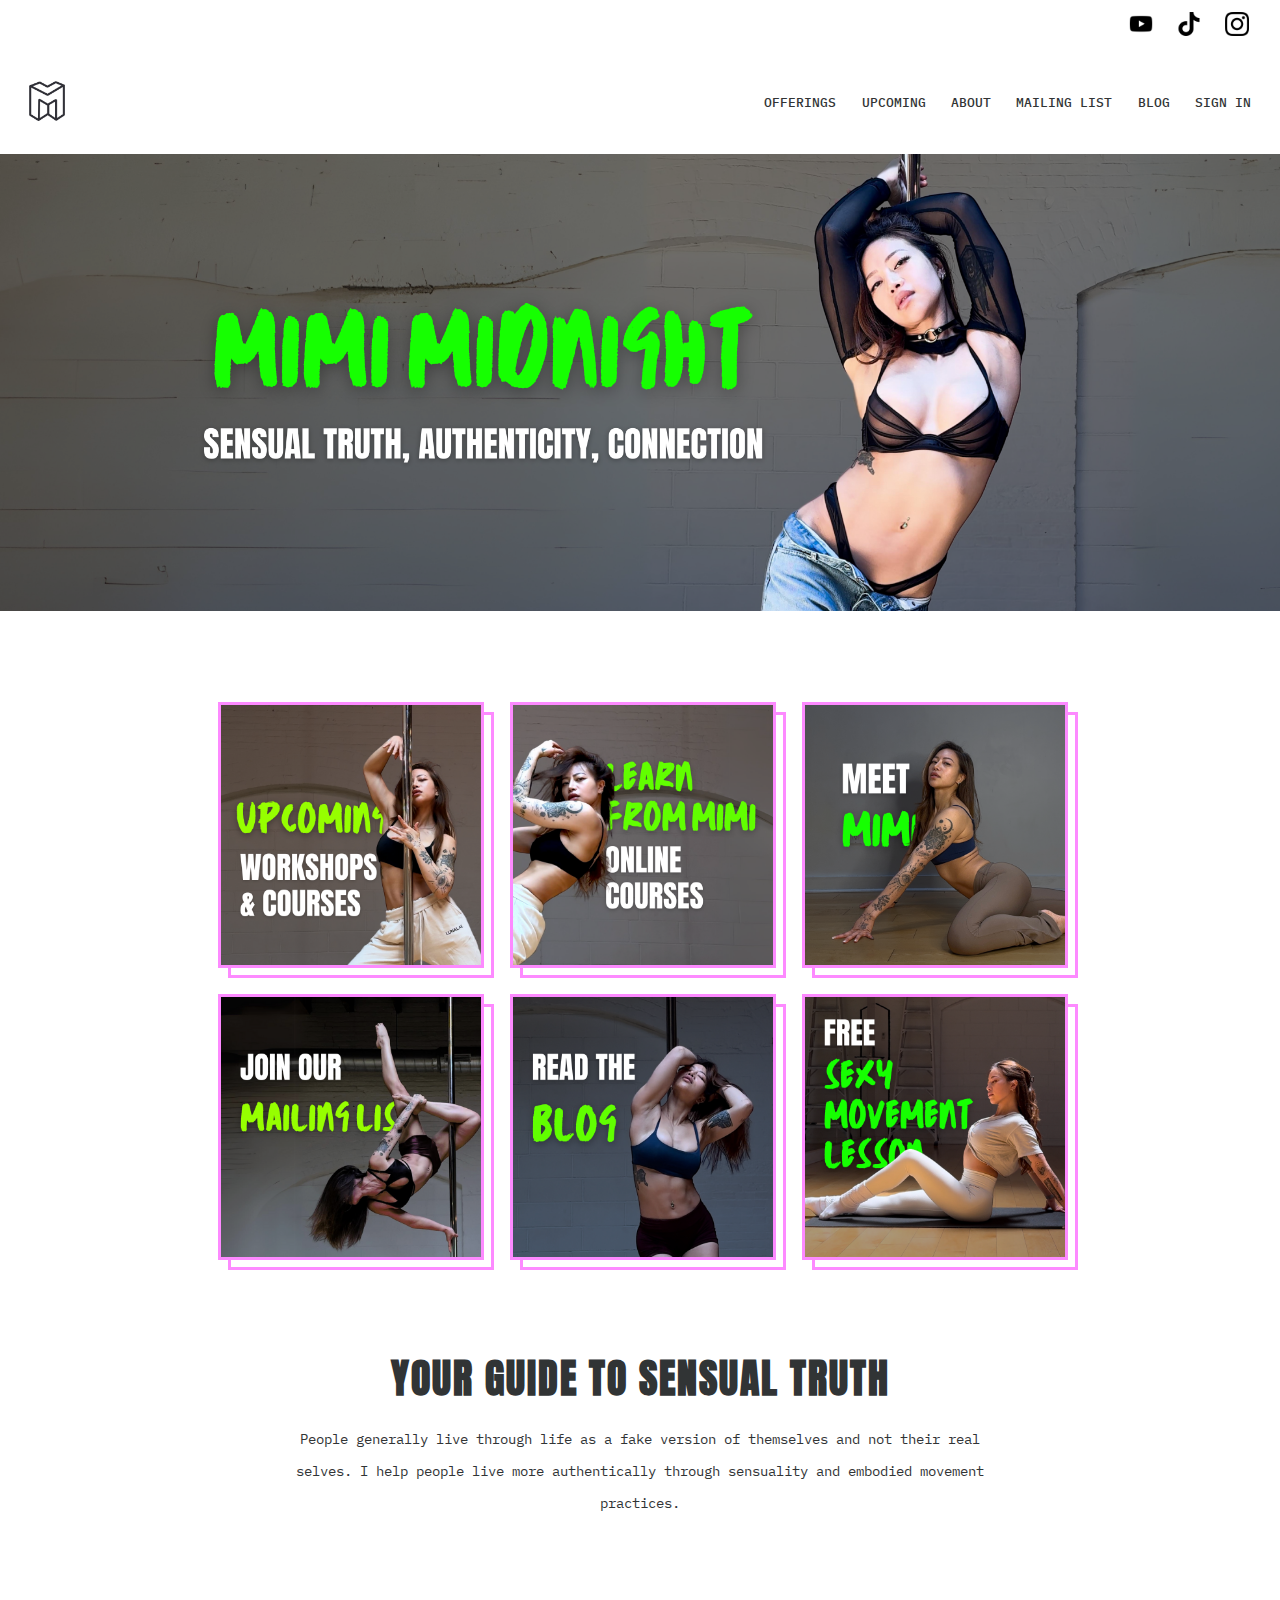
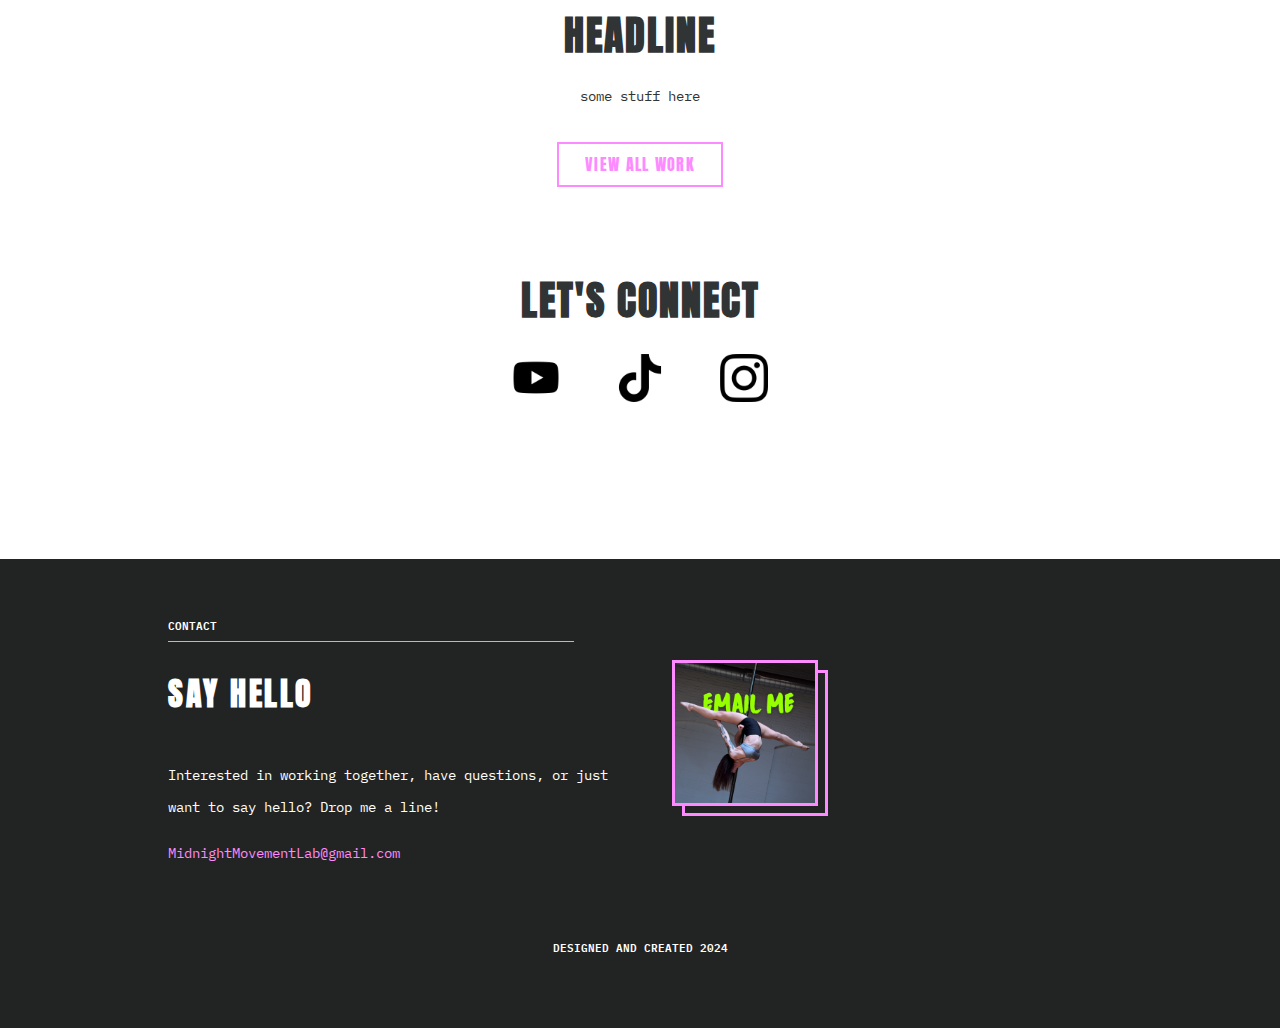
==== index.html @ 9e6d4e39 "first draft" ====
<!DOCTYPE html>
<html>
  <head>
    <meta charset="UTF-8">
    <title>Mimi Midnight pole dance coach</title>
    <meta name="description" content="online sensuality and embodiment coach for pole dancers">
    <meta name="keywords" content="pole dance, pole dancing, how to pole dance, pole dance for beginners, online pole dance classes, online dance teacher, dance coach, sensuality coach, online sensuality classes, embodiment classes, embodiment coach">
     <meta name="viewport" content="width=device-width, initial-scale=1">

    <link rel="icon" 
      type="image/png" 
      href="images/logo.png">
    <link rel="stylesheet" href="styles/normalize.css">
    <link rel="stylesheet" href="styles/animista.css">    
    <link rel="stylesheet" href="styles/styles.css">
  </head>

  <body>
    <header>
    	<div class= "socialnav">
    		<div class = "icon">
    		<a href="https://www.youtube.com/@MimiMidnight" target="_blank">
    		<img src="images/youtube.png" alt="youtube">
    		</a>
    		</div>
    		<div class = "icon">
    		<a href="https://www.tiktok.com/@mimimidnightx" target="_blank">
    		<img src="images/tik-tok.png" alt="tiktok">
    		</a>
    		</div>
    		<div class = "icon">
    		<a href="https://www.instagram.com/mimimidnightx/" target="_blank">
    		<img src="images/instagram.png" alt="instagram">
    		</a>
    		</div>
    	</div>
      <div>
        <nav>
        	<button id="menu-btn"><span></span></button>
         		<a href="index.html">
           		<img src="images/logo.png" alt="Mimi Midnight" id="logo">
         		</a>
         	<ul id="main-menu" class="navigation slide-in-top">
        		<li><a href="https://learn.mimimidnight.com">Offerings</a></li>
        		<li><a href="upcoming.html">Upcoming</a></li>
        		<li><a href="about.html">About</a></li>
        		<li><a href="https://midnightmovementlab.com/" target="_blank">Mailing list</a></li>
        		<li><a href="blog.html">Blog</a></li>
        		<li><a href="https://learn.mimimidnight.com/users/sign_in" target="_blank">Sign in</a></li>
        </nav>
      </div>
    </header>

  	<div>
    		<img src= "images/homepage.png" class="fullpagebanner">
   	</div>
   		 
   		 
    <div class="body-content">
    
    	<div class="grid">
              
                <div class="contact-item" id="upcoming">
                  <a href="upcoming.html" class="contact-item-content">
                  </a>
                </div>
             
                <div class="contact-item" id="courses">
                  <a href="https://learn.mimimidnight.com" class="contact-item-content" target="_blank">
                  </a>
                </div>
              
                <div class="contact-item" id="meet">
                  <a href="about.html" class="contact-item-content">
                  </a>
                </div>
             
                <div class="contact-item" id="newsletter">
                  <a href="https://midnightmovementlab.com" class="contact-item-content" target="_blank">
                  </a>
                </div>
                <div class="contact-item" id="blog">
                  <a href="blog.html" class="contact-item-content" target="_blank">
                  </a>
                </div>
                <div class="contact-item" id="freebie">
                  <a href="https://learn.mimimidnight.com/courses/freesexylesson" target="_blank" class="contact-item-content" target="_blank">
                  </a>
                </div> 
        </div>
		
		<div class="centercontainer">
			<div class="section">
				<h1> Your guide to sensual truth</h1>
				<p>People generally live through life as a fake version of themselves and not their real selves.
				I help people live more authentically through sensuality and embodied movement practices.</p>
			</div>
			<div class="section">
				<h1> Headline</h1>
				<p> some stuff here</p>
				 <a href="work.html" class="btn">View all work
        		<svg>
         		 <rect x="0" y="0" fill="none" width="166" height="45"/>
       			</svg>
       			 </a>
			</div>
			<div class="section">
				<h1> Let's connect</h1>
				<div>
					<a href="https://www.youtube.com/@MimiMidnight"><img src="images/youtube.png" class="bigicon"></a>
					<a href="https://www.tiktok.com/@mimimidnightx"><img src="images/tik-tok.png" class="bigicon"></a>
					<a href="https://www.instagram.com/mimimidnightx/"><img src="images/instagram.png" class="bigicon"></a>
			</div>
		</div>
        


      </div>
    </div>

  <!-- **************************************************************** -->    
  <!--Say Hello -->
  <!-- **************************************************************** -->  
<div id="sayhello">
	<div class="body-content">
		<div class="row">
			<div class="column"> 
            	<div class="section-content" id="sayhello-content">
             	<h5>Contact</h5>
              	<h2>Say Hello</h2>
              	<p>Interested in working together, have questions, or just want to say hello? Drop me a line!</p>
            	<a href="mailto:midnightmovementlab@gmail.com">MidnightMovementLab@gmail.com</a>
            	</div>
			</div>
			<div class="column">
              <div class="contact-wrapper">
				<div class="contact-item" id="email">
                  <a href="mailto:midnightmovementlab@gmail.com" class="contact-item-content" target="_blank">   
                  </a>
                </div>
        	 </div>
			</div>
		</div>
	    <div class="row">
			<h5 class="footer">DESIGNED AND CREATED 2024</h5>
		</div>
	</div>
</div>

  </div>

<script async data-uid="59d08da274" src="https://mimimidnight.ck.page/59d08da274/index.js"></script>
  <script src="scripts/jquery-3.2.1.min.js"></script>
  <script src="scripts/scripts.js"></script>
  </body>
</html>
---- styles/animista.css ----
/* ----------------------------------------------
 * Generated by Animista on 2017-7-22 13:30:3
 * w: http://animista.net, t: @cssanimista
 * ---------------------------------------------- */

/**
 * ----------------------------------------
 * animation slide-out-top
 * ----------------------------------------
 */
@-webkit-keyframes slide-out-top {
  0% {
    -webkit-transform: translateY(0);
            transform: translateY(0);
    opacity: 1;
  }
  100% {
    -webkit-transform: translateY(-1000px);
            transform: translateY(-1000px);
    opacity: 0;
  }
}
@keyframes slide-out-top {
  0% {
    -webkit-transform: translateY(0);
            transform: translateY(0);
    opacity: 1;
  }
  100% {
    -webkit-transform: translateY(-1000px);
            transform: translateY(-1000px);
    opacity: 0;
  }
}

/* ----------------------------------------------
 * Generated by Animista on 2017-7-22 13:39:35
 * w: http://animista.net, t: @cssanimista
 * ---------------------------------------------- */

/**
 * ----------------------------------------
 * animation slide-in-top
 * ----------------------------------------
 */
@-webkit-keyframes slide-in-top {
  0% {
    -webkit-transform: translateY(-1000px);
            transform: translateY(-1000px);
    opacity: 0;
  }
  100% {
    -webkit-transform: translateY(0);
            transform: translateY(0);
    opacity: 1;
  }
}
@keyframes slide-in-top {
  0% {
    -webkit-transform: translateY(-1000px);
            transform: translateY(-1000px);
    opacity: 0;
  }
  100% {
    -webkit-transform: translateY(0);
            transform: translateY(0);
    opacity: 1;
  }
}
---- styles/styles.css ----
*{
    -webkit-box-sizing: border-box;
     -moz-box-sizing: border-box;
          box-sizing: border-box;
          margin: 0px;

  -webkit-transition-property: all;
  -webkit-transition-duration: .9s;
  -moz-transition-timing-function: cubic-bezier(100,50,21,6);
  -moz-transition-property: all;
  -moz-transition-duration: .9s;
  -moz-transition-timing-function: cubic-bezier(100,50,21,6);
}
@font-face {
  font-family: "TC-October";
  src: url("fonts/TC-October-Regular.otf");
}
@font-face {
  font-family: "Anton";
  src: url("fonts/Anton-Regular.ttf");
}
@font-face {
  font-family: "IBMPlexMono";
  src: url("fonts/IBMPlexMono-Medium.ttf");
  font-weight: 400;
}
@font-face {
  font-family: "IBMPlexMono";
  src: url("fonts/IBMPlexMono-Regular.ttf");
  font-weight: 300;
}
@font-face {
  font-family: "IBMPlexMono";
  src: url("fonts/IBMPlexMono-SemiBold.ttf");
  font-weight: 500;
}
@font-face {
  font-family: "IBMPlexSans";
  src: url("fonts/IBMPlexSans-Regular.ttf");
  font-weight: 300;
}
@font-face {
  font-family: "IBMPlexSans";
  src: url("fonts/IBMPlexSans-SemiBold.ttf");
  font-weight: 500;
}

:root {
  --main-color: #FD8AFF;
  --accent-color: #FD8AFF;
  --sayhello-background: #222323;
  --text-color: #313435;
  --background: #ffffff;
  --stripes: #E5E8EA;
  
  --background-tint: #ffffff;
  --text-color-tint: #313435;
  --sayhello-background-tint: #313435;
  --accent-color-tint: #3572CE; 
}
.slide-out-top {
  -webkit-animation: slide-out-top 0.7s cubic-bezier(0.550, 0.085, 0.680, 0.530) both;
          animation: slide-out-top 0.7s cubic-bezier(0.550, 0.085, 0.680, 0.530) both;
}
.slide-in-top {
  -webkit-animation: slide-in-top 0.7s cubic-bezier(0.250, 0.460, 0.450, 0.940) both;
          animation: slide-in-top 0.7s cubic-bezier(0.250, 0.460, 0.450, 0.940) both;
}
body {
  font-family: IBMPlexMono, helvetica neue, sans-serif;
  font-size: .9rem;
  line-height: 2rem;
  color: var(--text-color);
  background-color: var(--background);
  width: 100%;
  position: relative;
  left: 0;
  font-weight: 300;
/*   transition: left 0.2s; */
}
.footer {
	color: var(--background);
	padding-top: 1em;
}
.em {
  height: 1em;
}
a {
  text-decoration: none;
  cursor: pointer;
  color: var(--text-color);
}
a:hover,
a:focus {
  color: var(--main-color);
}

h1 {
font-family: Anton;
  font-size: 2.5rem; 
  text-transform: uppercase;
  line-height: 1.2em;
  color: var(--text-color);
  margin: 0;
  letter-spacing: 0.05em;
  line-height: normal;
  }

h2 {
	font-family: Anton;
	text-transform: uppercase;
  letter-spacing: 0.08em;
  font-size: 2rem;
  line-height: normal;
}
/*blog titles*/
h3 {
	font-family: IBMPlexMono;
	text-transform: uppercase;
	font-size: 1.5rem;
	font-weight: 500;
	line-height: normal;
	margin: 0.5em 0;
	}

/*sayhello*/
h4 {
		font-family: Anton;
	text-transform: uppercase;
  padding-top: 1em;
  margin: 0;
  letter-spacing: 0.08em;
  font-size: 2.5rem;
}
/*eyebrow*/
h5 {
	font-family: IBMPlexMono;
	text-transform: uppercase;
  font-size: .7rem;
  margin-bottom: .1em;
  text-align: left;
}
hr {
  color: var (--accent-color);
  margin: 3em 0 1em 0;
  height: 1px;
}
p {
  padding: 0;
}
.flip {
  -moz-transform: scaleX(-1);
  -o-transform: scaleX(-1);
  -webkit-transform: scaleX(-1);
  transform: scaleX(-1);
  filter: FlipH;
  -ms-filter: "FlipH";
}
ul {
	font-size: 1.2em;
	line-height: 1.4em;
}
ol {
	font-size: 1.2em;
	line-height: 1.4em;
}

/********************************/
/****** top nav styling *********/
/********************************/
nav {
  padding: 1.5em 2em;
}
.socialnav {
	display: flex;
	justify-content: right;
	padding-right: 1.2rem;
}
.icon {
	width: 24px;
	margin: 12px;
}
 .bigicon {
 width: 48px;
 margin:24px;
 }
 
}
nav img {
  float: left;
}
.navigation{
  list-style-type: none;
  display: inline-block;
  float: right;
}
.navigation li {
  display: inline-block;
  margin-top: 0.5em;
}
.navigation li a {
  text-decoration: none;
  margin-left: 1.2em;
  font-size: .8rem;
  text-transform: uppercase;
  font-weight: 400;
}
nav ul {
  display: flex;
  justify-content: flex-end;
  flex-wrap: wrap;
  margin: 0;
}
#logo {
  width: 36px;
}


/********************************/
/****** button styling *********/
/********************************/
.link {
  color: var(--accent-color);
  hover: ;
}
.link:hover,
.link:focus {
  color: var(--main-color);
}

.btn {
  position: relative;
  display: inline-block;
  width: 166px;
  height: 45px;
  font-family: Anton;
  letter-spacing: 0.08em;
  text-transform: uppercase;
  font-size: 16px;
  line-height: 45px;
  text-align: center;
  text-decoration: none;
  color: var(--accent-color);
  cursor: pointer;
  overflow: hidden;
  margin-top: 1em;
  background-color: var(--background);
}
.btn.btndark {
  margin-left: 30px;
  background-color: transparent;
}
.btn svg {
  position: absolute;
  top: 0; left: 0;
}
.btn svg rect {
  fill: none;
  stroke: var(--accent-color);
  stroke-width: 4;
  stroke-dasharray: 422, 0;
  
  @include transition(all 1300ms $ease-out-expo);
}
.btn:hover {
  background-color: transparent;

}
.btn:hover svg rect {
  stroke-width: 7;
  stroke-dasharray: 10, 310;
  stroke-dashoffset: 33;
}

.btn:hover {
  color: var(--accent-color);
  font-size: 18px;
  letter-spacing: 1px;
  font-weight: bold;
}
.btndark:hover {
  background-color: transparent;
}
#menu-btn {
  position: absolute;
  /* Place menu button above menu ul */
  z-index: 2;
  height: 30px;
  width: 35px;
  background: transparent;
  border: none;
  cursor: pointer;
  outline: none;
}
#menu-btn span {
  position: absolute;
  left: 0;
  top: 50%;
  transform: translateY(-50%);
}
#menu-btn span,
#menu-btn span:before,
#menu-btn span:after {
  display: block;
  position: absolute;
  content: '';
  height: 3px;
  border-radius: 3px;
  width: 100%;
  background: var(--text-color);
  transition: all 200ms ease-in-out;
}
#menu-btn span:before {
  top: -10px;
}
#menu-btn span:after {
  bottom: -10px;
}
#menu-btn.active span {
  background-color: transparent;
}
#menu-btn.active span:before {
  transform: translate3d(0,10px,0) rotate(45deg)
}
#menu-btn.active span:after {
  transform: translate3d(0,-10px,0) rotate(-45deg)
}

/********************************/
/****** page containers *********/
/********************************/

.body-content {
	padding: 2rem 7rem 2rem 7rem;
	max-width: 1200px;
	margin-left: auto;
	margin-right: auto;
	}
.centercontainer {
	display:flex;
	padding: 2rem 8rem 2rem 8rem;
	flex-direction: column;
}
.grid {
  clear: both;
  display: flex;
  flex-wrap: wrap;
  justify-content: center;
  padding: 2rem 0rem 2rem 0rem;
}
.section {
	width: 100%;
	text-align: center;
	margin-top: 1em;
	margin-bottom: 4em;
}

.leftsection {
	text-align: left;
	margin-top: 1em;
	margin-bottom: 4em;
	width: 100%;
}


.row {
	display: flex;
	flex-direction: row;
	flex-wrap: wrap;
	width:100%;
	justify-content: center;
	align-items: center;
	padding-bottom: 2rem;
}
.column {
	flex: 1;
	padding: 0rem 1rem 0rem 1rem;
	text-align: left;
	width: 50%;
}

/********************************/
/****** faq *********/
/********************************/
.plus {
  position: relative;
  float: right;
  width: 25px;
  height: 25px;
  background: transparent;
  border: none;
  cursor: pointer;
  outline:none;
}
.plus span {
  position: absolute;
  left: 0;
  top: 50%;
  transform: translateY(-50%);
}
.plus span,
.plus span:before {
  display: block;
  content: '';
  height: 3px;
  width: 100%;
  background: var(--text-color);
  border-radius: 50px;
}
.plus span:before {
  transform: rotate(90deg);
}

.open .plus span:before {
  background-color: transparent;
}
/********************************/
/****** homepage projects *********/
/********************************/

.two-column {
  display: flex;
  flex-wrap: wrap;
  justify-content: space-between;
}
.two-row {
  display: flex;
  flex-direction: column;
}
.two-row img {
  width:55%;
  padding-bottom: 3em;
}
.section-content {
  text-align: left;
}
.section-content p{
  display: inline-block;
}

.subtitle {
  border-bottom: 1px solid var(--main-color);
}

/********************************/
/****** images *********/
/********************************/
img {
  width: 100%;
  height: auto;
}
#profpic {
 width: 90%;
}
.arvideo {
  width: 45%;
}
.homephotos {
  width: 45%;
  margin-top: 40px;
}
.homephotos img{
  margin-bottom: 1em;
}
.inline-images {
  margin-top: 1.2em;
 /** box-shadow: 0px 0px 38px rgba(0,0,0,0.25);**/
/* 
  border-radius: 2px;
  border: solid 1px #D4D8D7;
 */
}
.caption {
  padding: 0 0 1em 0;
  margin: 0;
  font-size: 1rem;
  line-height: 1.15em;
  font-style: italic;
  font-weight: normal;
}
.shadow {
	box-shadow: 0 2px 20px rgba(0,0,0,0.1);
}


/********************************/
/****** referral cards *********/
/********************************/

.background-float {
  width: 35%;
  box-shadow: 0px 2px 30px rgba(0,0,0,0.20);
  padding: 30px;
  background-color: var(--background);
  margin: 0 0 1.5rem 1.5rem;
}

.work-float {
  width: 30%;
  box-shadow: 0px 0px 20px rgba(0,0,0,0.15);
  padding: 1rem;
  background-color: var(--background);
  border-radius: 2px;
}
.homepage-buttons {
  margin-top: 40px;
}
.referral-text {
  font-style: light;
  font-size: 0.9rem;
}
.referral-by {
  text-transform: uppercase;
  font-weight: normal;
  padding-top: 20px;
}
#company {
  padding-top: 0px;
  font-size: .8rem;
  font-weight: bold;
}
.more-work {
  padding: 2em;
  margin: 4em 0;
}
.more-work .two-column {
  padding: 0;
}
.more-work p {
  font-size: 0.8rem;
}
.more-work h2 {
  font-size: 2rem;
  margin: 1em 0;
}
.work-float:hover {
  box-shadow: 0 2px 50px rgba(0,0,0,0.3);
}

/********************************/
/****** Blog *********/
/********************************/

.announcement {
background-image: url("../images/announcement.png");
padding: 2em;
}
.announcement h2 {
margin: 0;
font-size:1.5em; 
}
.announcement p {
margin: 0.5em 0em 0em 0em;
font-size: 0.9em;
}
/********************************/
/****** project page *********/
/********************************/
.articles {
	text-decoration: underline;
	font-weight: 500;
}
.project-page p {
	font-size: 1.2em;
	line-height: 1.4em;
	color: var(--text-color-tint);
}
.project-page h1 {
	color: var(--text-color-tint);
	}
.project-page h2 {
	color: var(--text-color-tint);
}
.project-page {
	background-color: var(--background-tint);
	}
.verticalbar {
  top: 70em;
  display: flex;
  transform: rotate(-90deg);
  transform-origin: 0 50%;
  align-items: center;
  position: absolute;
  text-transform: uppercase;
  font-size: 14px;
  font-weight: bold;
  background-space: nowrap;
  width: 700px;
}
.project-page .btn {
	background-color: var(--background-tint);
	color: var(--accent-color-tint);
}
.project-page .btn svg rect {
	stroke: var(--accent-color-tint);
}
#margin-line {
  background: var(--text-color-tint);
  height: 1px;
  margin: 0 20px;
  width: 38%;
}
.wrapper {
  width: 65%;
  max-width: 600px;
  margin: 0 auto;
}
.wrapper-section {
  padding-top: 30px;
}

.project-page #menu-btn span,
.project-page #menu-btn span:before,
.project-page #menu-btn span:after {
  /*   background: var(--background); */
}
.project-page #menu-btn.active span {
  background-color: transparent;
}
.project-page #sayhello {
	background-color: var(--sayhello-background-tint);
}
.project-page #sayhello-content h2 {
	color: var(--background-tint);
	}
.project-page .hello-subtitle {
	color: var(--accent-color-tint);
}
.project-page .contact-item::after {
	background-color: var(--sayhello-background-tint);
}
.project-page #sayhello p{
	color: var(--background-tint);
}



/********************************/
/****** say hello *********/
/********************************/

#sayhello {
  background-color: var(--sayhello-background);
}
#sayhello a {
color: var(--accent-color);
}
.hello-subtitle {
  color: var(--accent-color);
  font-size: .8rem;
  line-height: 1.5em;
  text-transform: uppercase;
  text-decoration: none;
}
#sayhello-content h5{
  border-bottom: 1px solid var(--accent-color); 
  margin-right: 50px; 
}
h6 {
  color: var(--background);
  font-size: 1.05rem;
  margin: 0;
  text-decoration: none;
}

  /********** big animated buttons *********/
.contact-item {
  display: flex;
  flex-wrap: wrap;
  margin: 1rem;
  color: var(--background);
  position: relative;
  cursor: pointer;
  height:260px;
  width: 260px;
}
.contact-item a {
	color: var(--background);
}
.contact-item-content {
  /* Force content above ::after element */
  z-index: 2;
  padding: 1.6em;

}
.contact-item::after,
.contact-item::before {
  border: 3px solid var(--main-color);
  display: block;
  height: 100%;
  width: 100%;
}
 /* background box is before*/
.contact-item::before {
  /* Set content of box to empty */
  content: " ";
  /* Position box absolute in relation to relative parent */
  position: absolute;
  /* Offset box by 5px */
  left: 10px;
  top: 10px;

  /* Set the background */
  background-image: linear-gradient(0deg, var(--main-color) 0%, var(--main-color) 100%);
  background-position: 100% 100%;
  background-repeat: no-repeat;
  background-size: 0 0;

  /* Set animation/transition when background-size changes */
  transition: background-size 500ms -200ms;
}

.contact-item:focus::before,
.contact-item:hover::before {
  background-size: 100% 100%;
}

.contact-item::after {
  content: " ";
  left: 0;
  position: absolute;
  top: 0;
  transition: background 600ms;
  background-color: var(--sayhello-background);

}

.contact-contents {
  display: flex;
  flex-wrap: wrap;
}
#sayhello-content {
  color: var(--background);
}

#upcoming::after{
	background: url("../images/btn_upcoming.png");
	background-repeat: no-repeat;
	background-position: center;
	background-size: cover;
}


#courses::after {
	background: url("../images/btn_courses.png");
	background-repeat: no-repeat;
	background-position: center;
	background-size: cover;
}

#newsletter::after {
	background: url("../images/btn_newsletter.png");
	background-repeat: no-repeat;
	background-position: center;
	background-size: cover;
}

#blog::after {
	background: url("../images/btn_blog.png");
	background-repeat: no-repeat;
	background-position: center;
	background-size: cover;
}

#meet::after {
	background: url("../images/btn_mimi.png");
	background-repeat: no-repeat;
	background-position: center;
	background-size: cover;
}

#freebie::after {
	background: url("../images/btn_freesexylesson.png");
	background-repeat: no-repeat;
	background-position: center;
	background-size: cover;
}

#email::after {
	background: url("../images/btn_email.png");
	background-repeat: no-repeat;
	background-position: center;
	background-size: cover;
}
#email {
	height: 140px;
	width: 140px;
	border-radius: 2px;
}

/********************************/
/****** Work page *********/
/********************************/
.workphotos {
  width: 100%;
  padding-top: 2em;
}
.work-section {
  width:45%;
  text-align: left;
}
.work-section p {
	font-size: 0.9em;
	line-height: 1.5em;}
.work-page .two-column {
  width: 100%;
}
/********************************/
/****** responsive *********/
/********************************/

@media screen and (max-width: 960px) {
  .body-content {
  padding: 2rem 4rem 2rem 4rem;
  }

	.navigation{
	display: flex;
	}
  .section-content {
    width: 100%;
  }
  .wrapper {
    width: 80%;
    padding: 2em 0 0 5em;
  }
  .work-page .two-column {
    padding: 0;
  }
  #sayhello .two-column {
    padding: 0;
  }
  #sayhello .body-content {
  padding-top:4rem;
  }
  .homephotos {
    width: 100%;
  }
  .background-float {
    width: 60%;
    margin-top: 100px;
  }
  .thirdfloat {
    display: none;
  }
  .head-img {
    width: 75%;
  }
  .project-desc img {
    width: 100%;
    position: static;
  }
  .project-desc p {
    width: 100%;
    margin-bottom: 2em;
  }
  .work-float {
    width: 40%;
    margin: 1em;
  }
  .more-work {
    padding: 1em;
  }
  .background-float {
    margin: 2em;
  }
  .work-section {
    width: 100%;
    padding: 0.5em 0;
  }
  .about-page .homephotos {
    width: 60%;
  }
  .background-page #sayhello {
    padding: 3em 7em;
  }
  .background-page #sayhello-content {
    width: 100%;
  }
  .background-page .contact-contents {
    margin: 0;
  }
  .about-page .contact-contents {
    width: 80%;
  }
    .verticalbar {
    display: none;
  }r
}
@media screen and (max-width: 900px) {
	.wrapper {
    padding: 0;
    width: 100%;
  }
  
}
@media screen and (max-width: 660px) {
	.column {
	width:100%;
	flex:none;
	}
	#profpic {
	width: 70%;
	}
	.navigation li a {
		font-size: 1em;
	}
	nav {
		padding:1em;
		margin-bottom: 1em;
	}
	.project-page p {
		font-size: 1.1rem;
	}
	ul {
	font-size: 1.1rem;
	}
	ol {
	font-size: 1.1rem;
	}
	.body-content {
		display:flex;
		justify-content: center;
		padding: 1em;
		flex-wrap: wrap;
	}
	h2 {
	font-size: 1.5em;
	}
  .work-float {
    width: 90%;
    margin: 1em;
  }
  .section-content {
    width: 100%;
  }
  .arvideo {
    width: 65%;
  }
  h1 {
  	font-size: 3rem;
    margin: 0;
  }
  #site-description {
    font-size: 1.4rem;
  }
  #logo {
    /*margin: 10px;*/
    /* Push logo above menu ul */
    position: relative;
    z-index: 2;
  }
  .background-float {
    width: 80%;
  }
  nav {
    height: 60px;
    width: 100%;
  }
  #main-menu {
    display: none;
    position: fixed;
    z-index: 1;
    height: 100vh;
    align-content: center;
    background: var(--background);
    margin: 0;
    padding-top: 100px;
  }
  #main-menu li {
    width: 100%;
    padding: 8px;
    text-align: center;
    padding-right: 5.5em;
    margin-top: 0;
    
  }
  .project-page #main-menu {
    background: var(--background-tint);
  }
  #logo {
    float: right;
  }

}


@media screen and (max-width: 490px) {
	iframe {
	width: 360px;
	height: 200px;
	}
	p {
	font-size: 0.9em;
	line-height: 1.8em;
	}
	.fullpagebanner {
	object-fit: cover;
	height: 190px;
	}
	.column {
	width: 100%
	}
	.body-content {
	padding: 1em;
	}
	h1 {
		font-size: 2em;
	}
	#site-description {
		font-size: 1.2em;
		padding:0;
	}
  .section-content {
    width: 100%;
  }
  .contact-item {
  height: 120px;
  width: 120px;
  }
  .centercontainer {
  padding: 1rem;
  } 
  .contact-item {
  margin: 1em;
  }
  .background-float {
    width: 100%;
    margin: 0;
  }
  .work-section h3{
  font-size: 1rem;
  }
  .homephotos {
    width: 100%;
  }
  .background-page .work-section {
    padding: 2em;
  }
  .background-page #sayhello {
    padding: 2em;
  }
  .plus {
    height: 7px;
    width: 7px;
  }
}
@media screen and (min-width: 660px) {
  #menu-btn {
    display: none;
  }
}
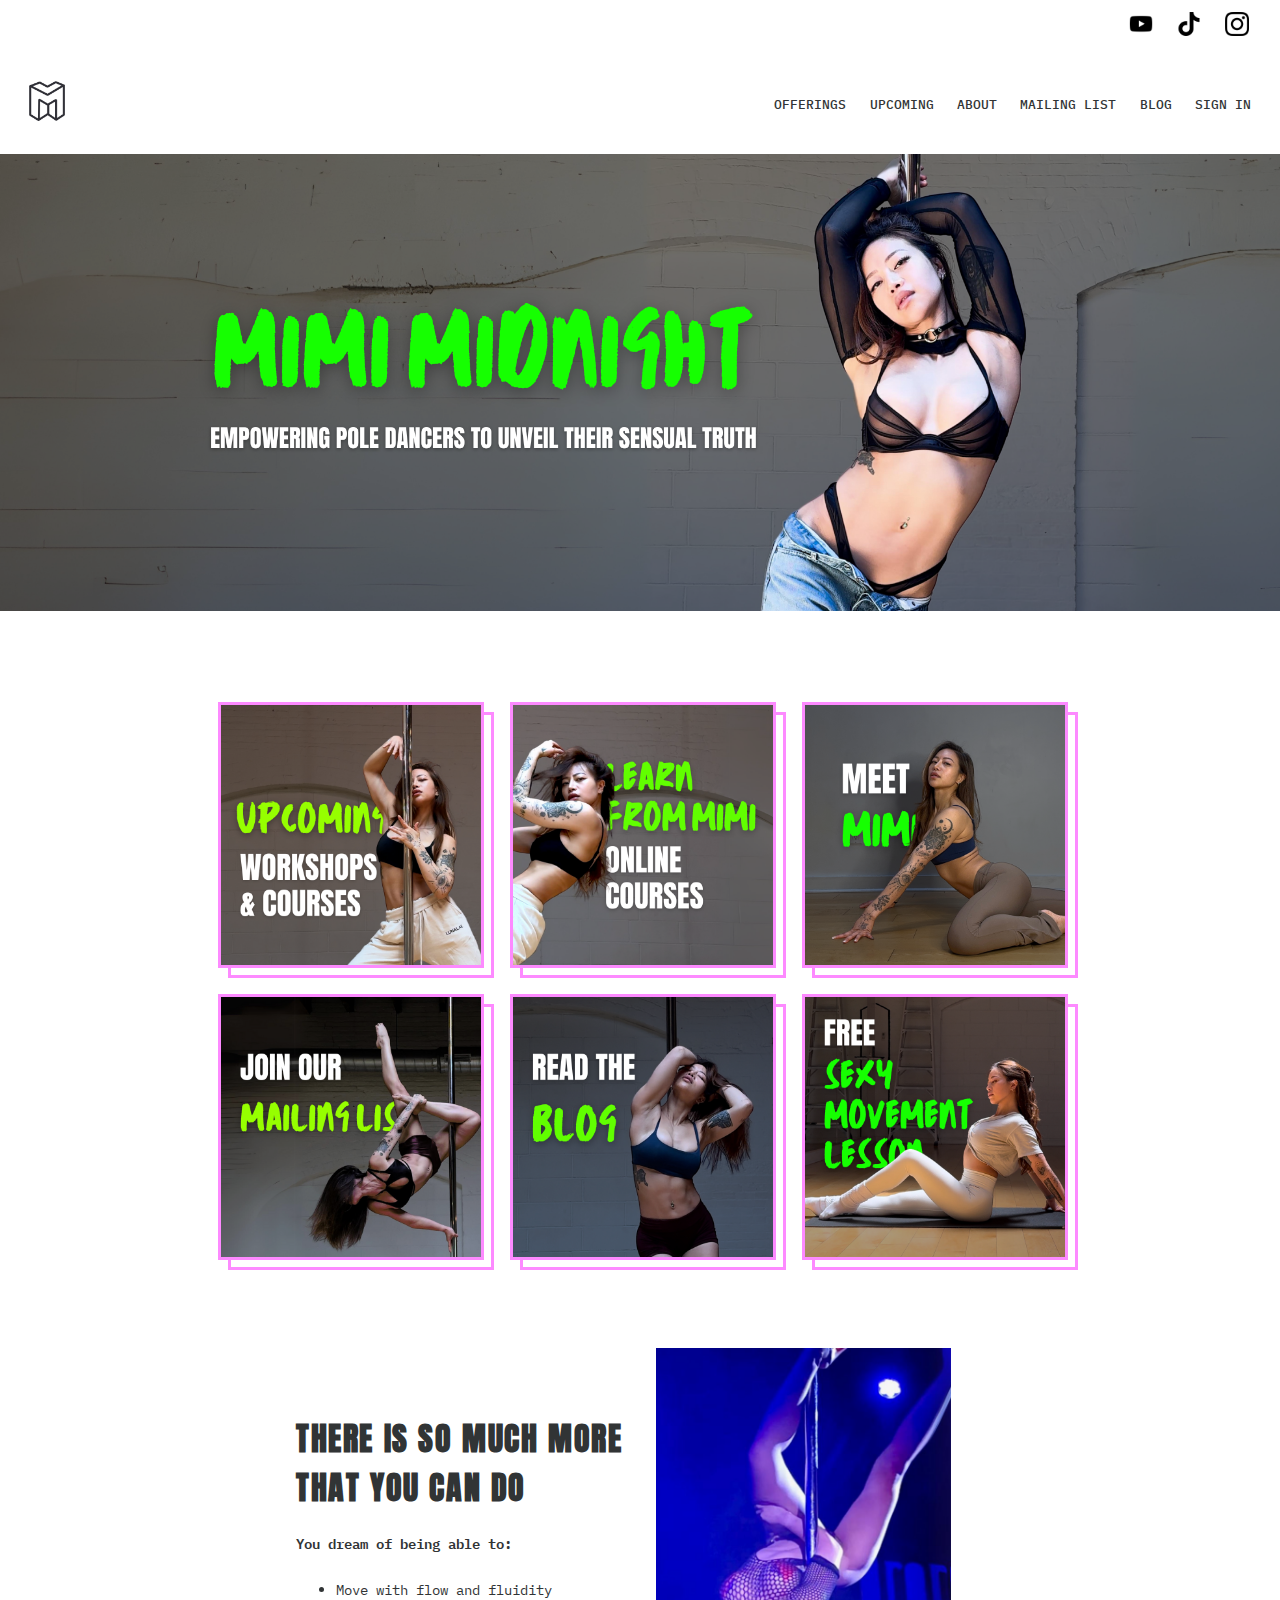
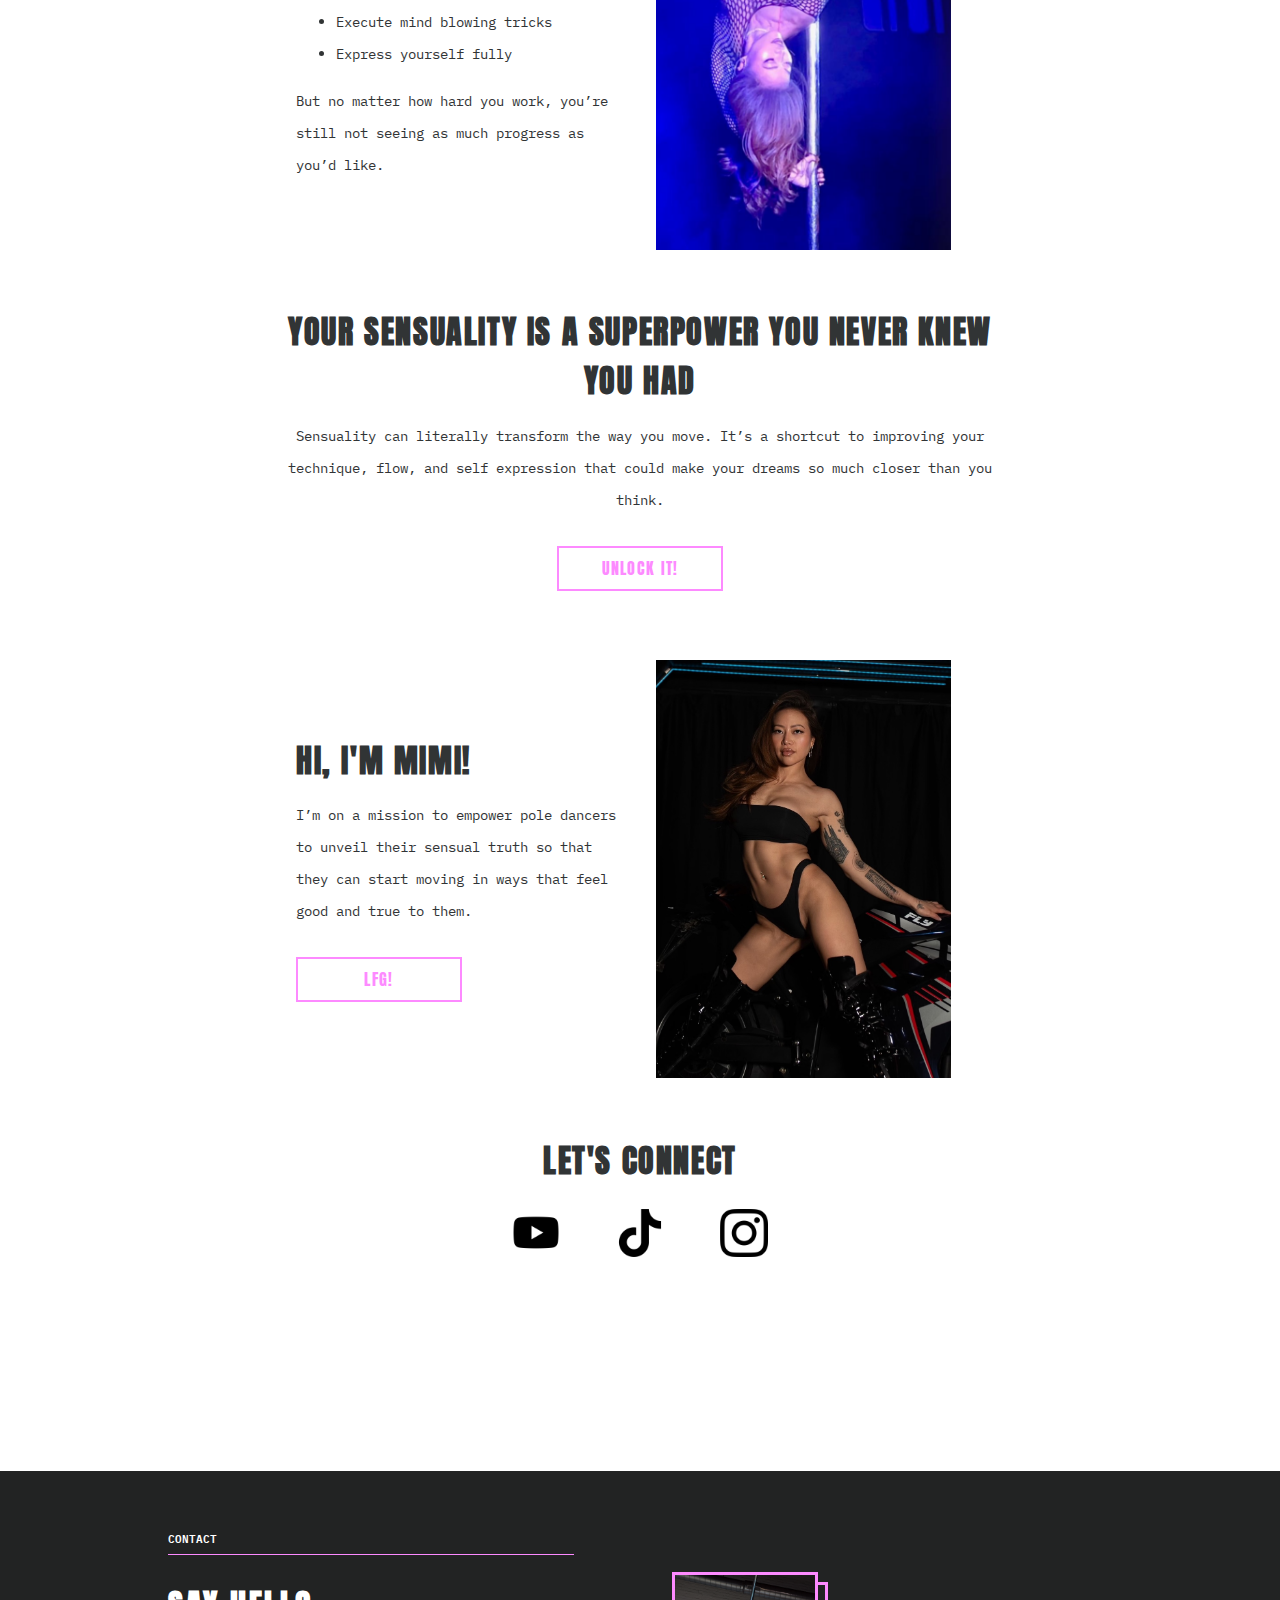
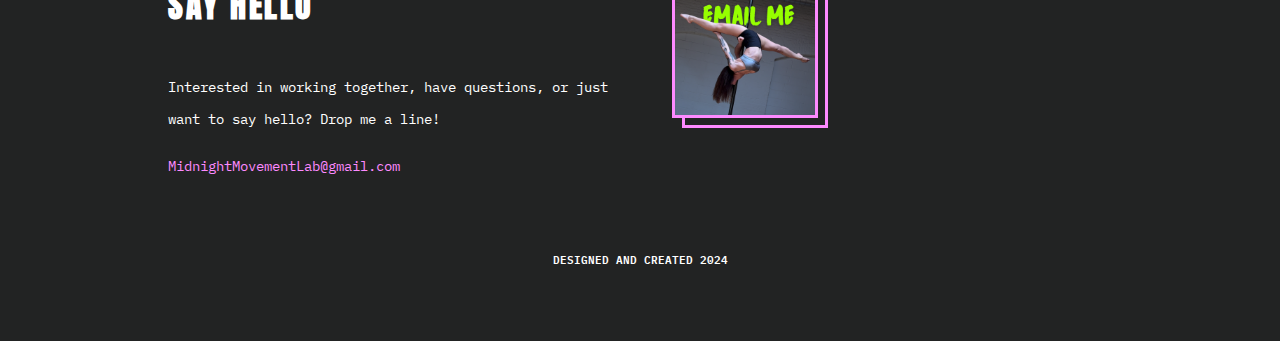
==== commit 44b03252: "added content" ====
--- a/index.html
+++ b/index.html
@@ -1,6 +1,17 @@
 <!DOCTYPE html>
 <html>
   <head>
+  
+   	<!-- Google tag (gtag.js) -->
+	<script async src="https://www.googletagmanager.com/gtag/js?id=G-XE1WQ8FY3M"></script>
+	<script>
+ 	 window.dataLayer = window.dataLayer || [];
+ 	 function gtag(){dataLayer.push(arguments);}
+  	gtag('js', new Date());
+
+  	gtag('config', 'G-XE1WQ8FY3M');
+	</script>
+	
     <meta charset="UTF-8">
     <title>Mimi Midnight pole dance coach</title>
     <meta name="description" content="online sensuality and embodiment coach for pole dancers">
@@ -41,11 +52,11 @@
            		<img src="images/logo.png" alt="Mimi Midnight" id="logo">
          		</a>
          	<ul id="main-menu" class="navigation slide-in-top">
-        		<li><a href="https://learn.mimimidnight.com">Offerings</a></li>
+        		<li><a href="https://learn.mimimidnight.com" target="_blank">Offerings</a></li>
         		<li><a href="upcoming.html">Upcoming</a></li>
         		<li><a href="about.html">About</a></li>
         		<li><a href="https://midnightmovementlab.com/" target="_blank">Mailing list</a></li>
-        		<li><a href="blog.html">Blog</a></li>
+        		<li><a href="blog.html" target="_blank">Blog</a></li>
         		<li><a href="https://learn.mimimidnight.com/users/sign_in" target="_blank">Sign in</a></li>
         </nav>
       </div>
@@ -90,20 +101,51 @@
         </div>
 		
 		<div class="centercontainer">
-			<div class="section">
-				<h1> Your guide to sensual truth</h1>
-				<p>People generally live through life as a fake version of themselves and not their real selves.
-				I help people live more authentically through sensuality and embodied movement practices.</p>
-			</div>
-			<div class="section">
-				<h1> Headline</h1>
-				<p> some stuff here</p>
-				 <a href="work.html" class="btn">View all work
+		
+			<div class="section">
+				<div class="row">
+					<div class="column">
+						<h1>There is so much more that you can do</h1>
+						<p><b>You dream of being able to:</b></p>
+						<ul><li>Move with flow and fluidity</li>
+						<li>Execute mind blowing tricks</li>
+						<li>Express yourself fully</li></ul>
+						<p>But no matter how hard you work, you’re still not seeing as much progress as you’d like.</p>						
+					</div>
+					<div class="column">
+						<img src="images/portrait_performing.png" id="profpic">
+					</div>
+				</div>
+			</section>			
+			
+			<div class="section">
+				<h1> Your sensuality is a superpower you never knew you had</h1>
+				<p>Sensuality can literally transform the way you move. It’s a shortcut to improving your technique, flow, and self expression that could make your dreams so much closer than you think.</p>
+				 <a href="https://midnightmovementlab.com/unveiled" class="btn" target="_blank">Unlock it!
         		<svg>
          		 <rect x="0" y="0" fill="none" width="166" height="45"/>
        			</svg>
        			 </a>
 			</div>
+			
+			<div class="section">
+				<div class="row">
+					<div class="column">
+						<h1>Hi, I'm Mimi!</h1>
+						<p>I’m on a mission to empower pole dancers to unveil their sensual truth so that they can start moving in ways that feel good and true to them.</p>
+						<a href="https://learn.mimimidnight.com" class="btn" target="_blank">LFG!
+        				<svg>
+         				 <rect x="0" y="0" fill="none" width="166" height="45"/>
+       					</svg>
+       					 </a>					
+					</div>
+					<div class="column">
+						<img src="images/Mimi.jpeg" id="profpic">
+					</div>
+				</div>
+			</section>			
+			
+			
 			<div class="section">
 				<h1> Let's connect</h1>
 				<div>
@@ -116,6 +158,8 @@
 
 
       </div>
+    </div>
+    </div>
     </div>
 
   <!-- **************************************************************** -->    
--- a/styles/styles.css
+++ b/styles/styles.css
@@ -95,11 +95,17 @@
   color: var(--main-color);
 }
 
+.link {
+	text-decoration: underline;
+	color: var(--main-color);
+	font-weight: 500;
+}
+
 h1 {
 font-family: Anton;
-  font-size: 2.5rem; 
+  font-size: 2rem; 
   text-transform: uppercase;
-  line-height: 1.2em;
+  line-height: 1em;
   color: var(--text-color);
   margin: 0;
   letter-spacing: 0.05em;
@@ -155,14 +161,6 @@
   transform: scaleX(-1);
   filter: FlipH;
   -ms-filter: "FlipH";
-}
-ul {
-	font-size: 1.2em;
-	line-height: 1.4em;
-}
-ol {
-	font-size: 1.2em;
-	line-height: 1.4em;
 }
 
 /********************************/
@@ -892,7 +890,9 @@
     padding: 0;
     width: 100%;
   }
-  
+  .centercontainer {
+  padding: 0em;
+  }
 }
 @media screen and (max-width: 660px) {
 	.column {
@@ -912,12 +912,7 @@
 	.project-page p {
 		font-size: 1.1rem;
 	}
-	ul {
-	font-size: 1.1rem;
-	}
-	ol {
-	font-size: 1.1rem;
-	}
+
 	.body-content {
 		display:flex;
 		justify-content: center;
@@ -1019,7 +1014,7 @@
   width: 120px;
   }
   .centercontainer {
-  padding: 1rem;
+  padding: 0rem;
   } 
   .contact-item {
   margin: 1em;
